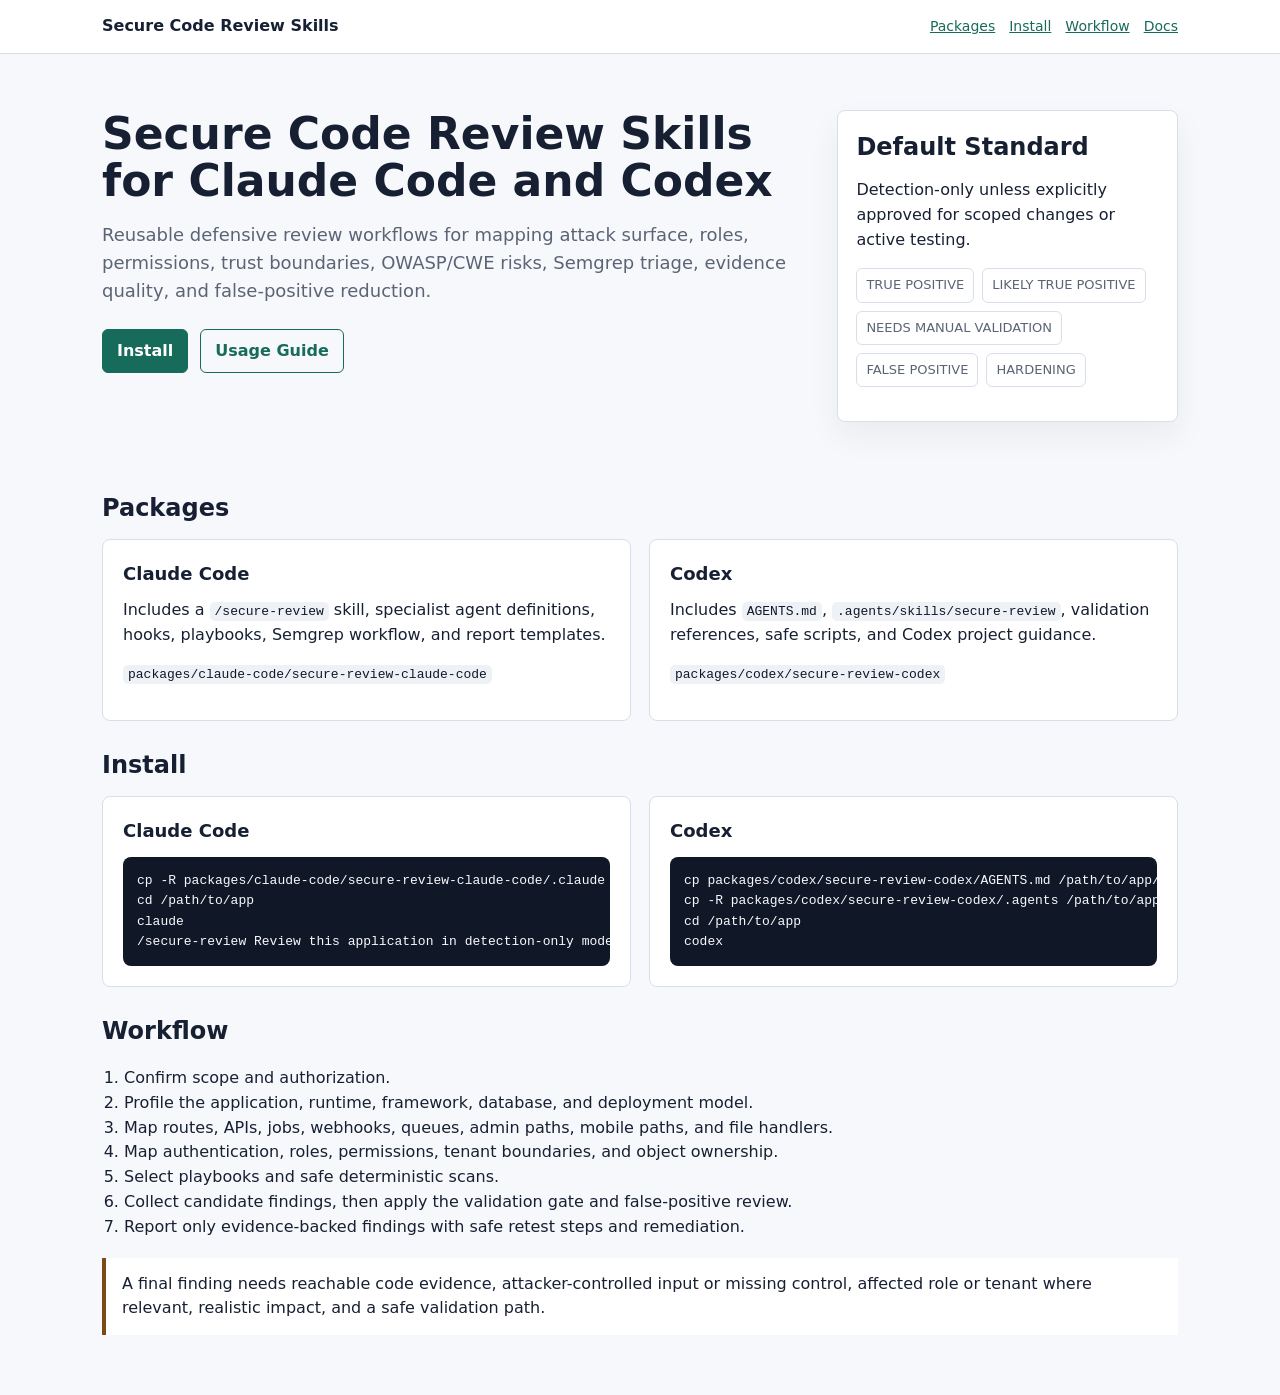
==== docs/index.html @ 28926712 "Publish secure code review skills" ====
<!doctype html>
<html lang="en">
<head>
  <meta charset="utf-8">
  <meta name="viewport" content="width=device-width, initial-scale=1">
  <title>Secure Code Review Skills</title>
  <meta name="description" content="Claude Code and Codex skill packages for authorized defensive secure code review.">
  <link rel="stylesheet" href="assets/styles.css">
</head>
<body>
  <header class="topbar">
    <nav class="nav" aria-label="Main navigation">
      <div class="brand">Secure Code Review Skills</div>
      <div class="links">
        <a href="#packages">Packages</a>
        <a href="#install">Install</a>
        <a href="#workflow">Workflow</a>
        <a href="installation.md">Docs</a>
      </div>
    </nav>
  </header>

  <section class="hero">
    <div>
      <h1>Secure Code Review Skills for Claude Code and Codex</h1>
      <p class="lede">Reusable defensive review workflows for mapping attack surface, roles, permissions, trust boundaries, OWASP/CWE risks, Semgrep triage, evidence quality, and false-positive reduction.</p>
      <div class="actions">
        <a class="button" href="#install">Install</a>
        <a class="button secondary" href="usage.md">Usage Guide</a>
      </div>
    </div>
    <aside class="panel" aria-label="Review standard">
      <h2>Default Standard</h2>
      <p>Detection-only unless explicitly approved for scoped changes or active testing.</p>
      <ul class="status-list">
        <li>TRUE POSITIVE</li>
        <li>LIKELY TRUE POSITIVE</li>
        <li>NEEDS MANUAL VALIDATION</li>
        <li>FALSE POSITIVE</li>
        <li>HARDENING</li>
      </ul>
    </aside>
  </section>

  <main class="main">
    <section id="packages" class="section">
      <h2>Packages</h2>
      <div class="grid">
        <article class="package">
          <h3>Claude Code</h3>
          <p>Includes a <code>/secure-review</code> skill, specialist agent definitions, hooks, playbooks, Semgrep workflow, and report templates.</p>
          <p><code>packages/claude-code/secure-review-claude-code</code></p>
        </article>
        <article class="package">
          <h3>Codex</h3>
          <p>Includes <code>AGENTS.md</code>, <code>.agents/skills/secure-review</code>, validation references, safe scripts, and Codex project guidance.</p>
          <p><code>packages/codex/secure-review-codex</code></p>
        </article>
      </div>
    </section>

    <section id="install" class="section">
      <h2>Install</h2>
      <div class="grid">
        <article class="package">
          <h3>Claude Code</h3>
          <pre><code>cp -R packages/claude-code/secure-review-claude-code/.claude /path/to/app/.claude
cd /path/to/app
claude
/secure-review Review this application in detection-only mode.</code></pre>
        </article>
        <article class="package">
          <h3>Codex</h3>
          <pre><code>cp packages/codex/secure-review-codex/AGENTS.md /path/to/app/AGENTS.md
cp -R packages/codex/secure-review-codex/.agents /path/to/app/.agents
cd /path/to/app
codex</code></pre>
        </article>
      </div>
    </section>

    <section id="workflow" class="section">
      <h2>Workflow</h2>
      <ol>
        <li>Confirm scope and authorization.</li>
        <li>Profile the application, runtime, framework, database, and deployment model.</li>
        <li>Map routes, APIs, jobs, webhooks, queues, admin paths, mobile paths, and file handlers.</li>
        <li>Map authentication, roles, permissions, tenant boundaries, and object ownership.</li>
        <li>Select playbooks and safe deterministic scans.</li>
        <li>Collect candidate findings, then apply the validation gate and false-positive review.</li>
        <li>Report only evidence-backed findings with safe retest steps and remediation.</li>
      </ol>
      <div class="callout">
        A final finding needs reachable code evidence, attacker-controlled input or missing control, affected role or tenant where relevant, realistic impact, and a safe validation path.
      </div>
    </section>
  </main>
</body>
</html>
---- docs/assets/styles.css ----
:root {
  color-scheme: light;
  --bg: #f7f8fb;
  --panel: #ffffff;
  --ink: #172033;
  --muted: #5b6475;
  --line: #d9deea;
  --accent: #176b5b;
  --accent-2: #7a4b19;
  --code: #101828;
}

* {
  box-sizing: border-box;
}

body {
  margin: 0;
  background: var(--bg);
  color: var(--ink);
  font-family: Inter, ui-sans-serif, system-ui, -apple-system, BlinkMacSystemFont, "Segoe UI", sans-serif;
  line-height: 1.55;
}

a {
  color: var(--accent);
}

.topbar {
  border-bottom: 1px solid var(--line);
  background: rgba(255, 255, 255, 0.94);
  position: sticky;
  top: 0;
  z-index: 2;
}

.nav {
  max-width: 1120px;
  margin: 0 auto;
  padding: 14px 22px;
  display: flex;
  align-items: center;
  justify-content: space-between;
  gap: 18px;
}

.brand {
  font-weight: 750;
}

.links {
  display: flex;
  gap: 14px;
  flex-wrap: wrap;
  font-size: 14px;
}

.hero {
  max-width: 1120px;
  margin: 0 auto;
  padding: 56px 22px 24px;
  display: grid;
  grid-template-columns: minmax(0, 1.35fr) minmax(280px, 0.65fr);
  gap: 28px;
  align-items: start;
}

h1 {
  font-size: 44px;
  line-height: 1.08;
  margin: 0 0 16px;
  letter-spacing: 0;
}

h2 {
  font-size: 24px;
  margin: 0 0 12px;
  letter-spacing: 0;
}

h3 {
  font-size: 18px;
  margin: 0 0 10px;
  letter-spacing: 0;
}

p {
  margin: 0 0 14px;
}

.lede {
  color: var(--muted);
  font-size: 18px;
  max-width: 740px;
}

.actions {
  display: flex;
  gap: 12px;
  flex-wrap: wrap;
  margin-top: 24px;
}

.button {
  display: inline-flex;
  align-items: center;
  justify-content: center;
  min-height: 42px;
  padding: 9px 14px;
  border: 1px solid var(--accent);
  background: var(--accent);
  color: #fff;
  text-decoration: none;
  font-weight: 700;
  border-radius: 6px;
}

.button.secondary {
  background: transparent;
  color: var(--accent);
}

.panel {
  background: var(--panel);
  border: 1px solid var(--line);
  border-radius: 8px;
  padding: 18px;
  box-shadow: 0 14px 32px rgba(23, 32, 51, 0.06);
}

.main {
  max-width: 1120px;
  margin: 0 auto;
  padding: 18px 22px 60px;
}

.grid {
  display: grid;
  grid-template-columns: repeat(2, minmax(0, 1fr));
  gap: 18px;
}

.section {
  margin-top: 26px;
}

.package {
  background: var(--panel);
  border: 1px solid var(--line);
  border-radius: 8px;
  padding: 20px;
}

code {
  background: #eef2f7;
  color: var(--code);
  border-radius: 5px;
  padding: 2px 5px;
}

pre {
  margin: 12px 0 0;
  padding: 14px;
  overflow-x: auto;
  background: #101828;
  color: #f8fafc;
  border-radius: 8px;
}

pre code {
  padding: 0;
  background: transparent;
  color: inherit;
}

ul, ol {
  padding-left: 22px;
}

.status-list {
  display: flex;
  flex-wrap: wrap;
  gap: 8px;
  padding: 0;
  list-style: none;
}

.status-list li {
  border: 1px solid var(--line);
  border-radius: 6px;
  padding: 6px 9px;
  background: #fff;
  color: var(--muted);
  font-size: 13px;
}

.callout {
  border-left: 4px solid var(--accent-2);
  background: #fff;
  padding: 14px 16px;
  margin-top: 18px;
}

@media (max-width: 760px) {
  .hero,
  .grid {
    grid-template-columns: 1fr;
  }

  h1 {
    font-size: 34px;
  }

  .nav {
    align-items: flex-start;
    flex-direction: column;
  }
}
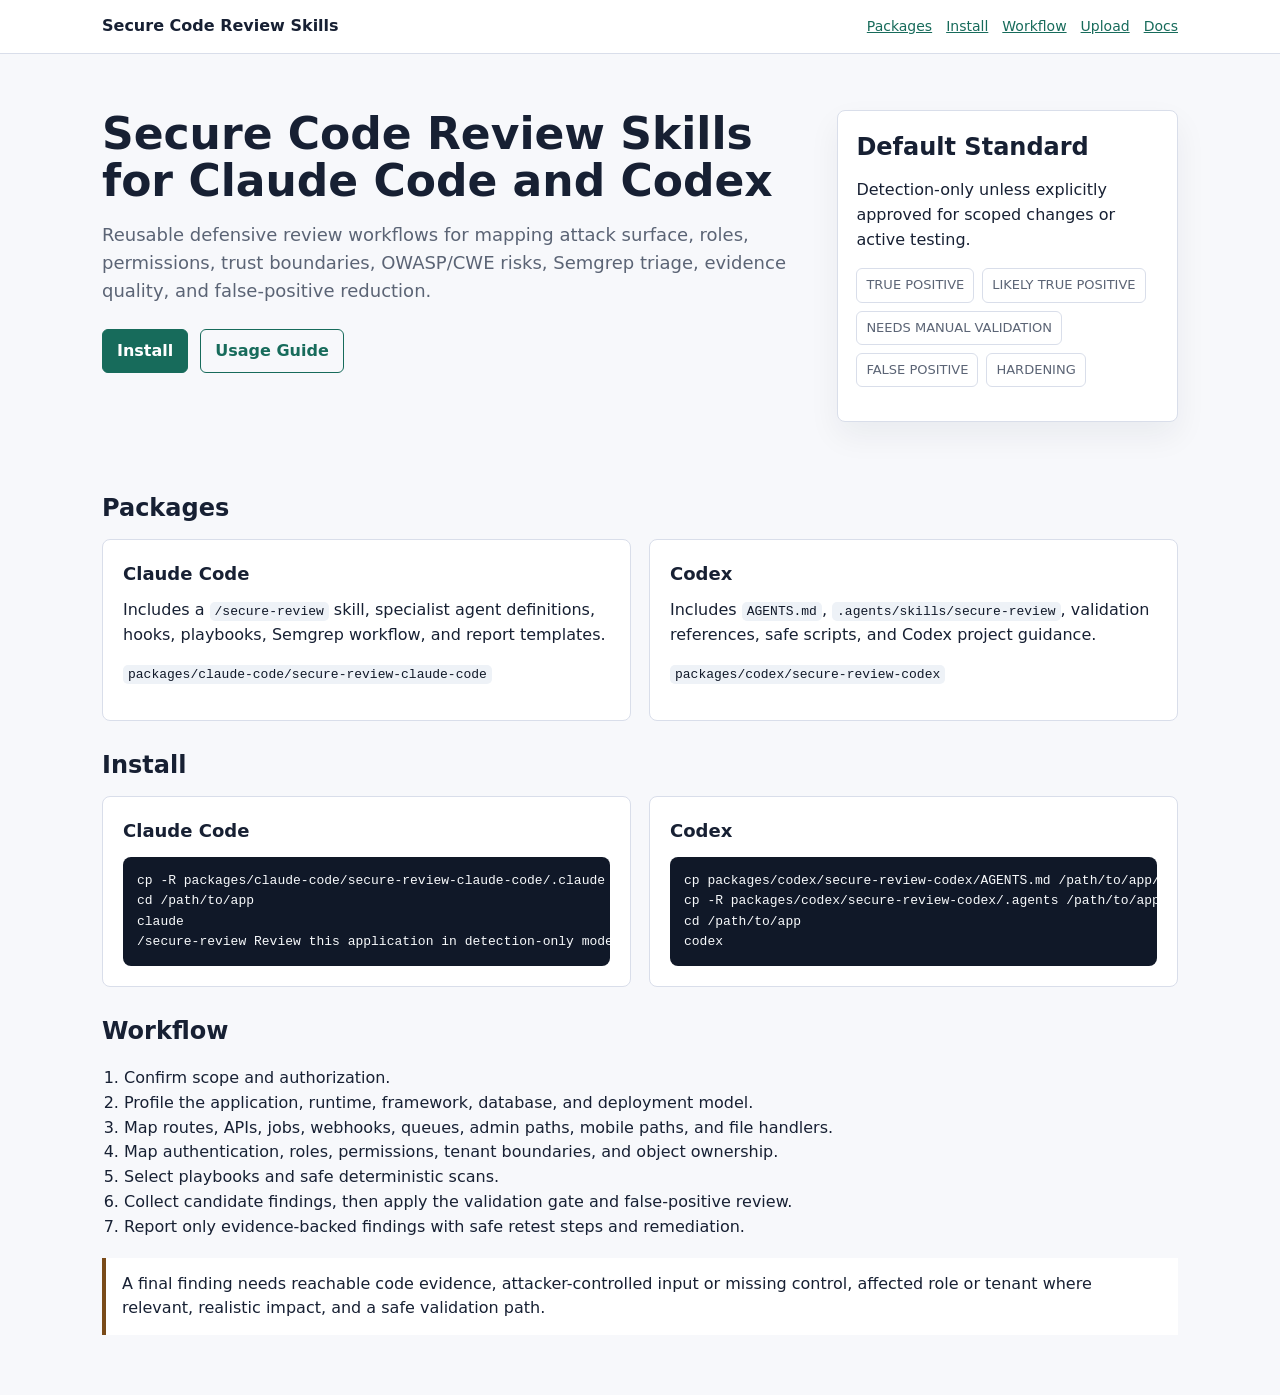
==== commit 561c250b: "Add GitHub upload instructions" ====
--- a/docs/index.html
+++ b/docs/index.html
@@ -15,6 +15,7 @@
         <a href="#packages">Packages</a>
         <a href="#install">Install</a>
         <a href="#workflow">Workflow</a>
+        <a href="github-upload.md">Upload</a>
         <a href="installation.md">Docs</a>
       </div>
     </nav>
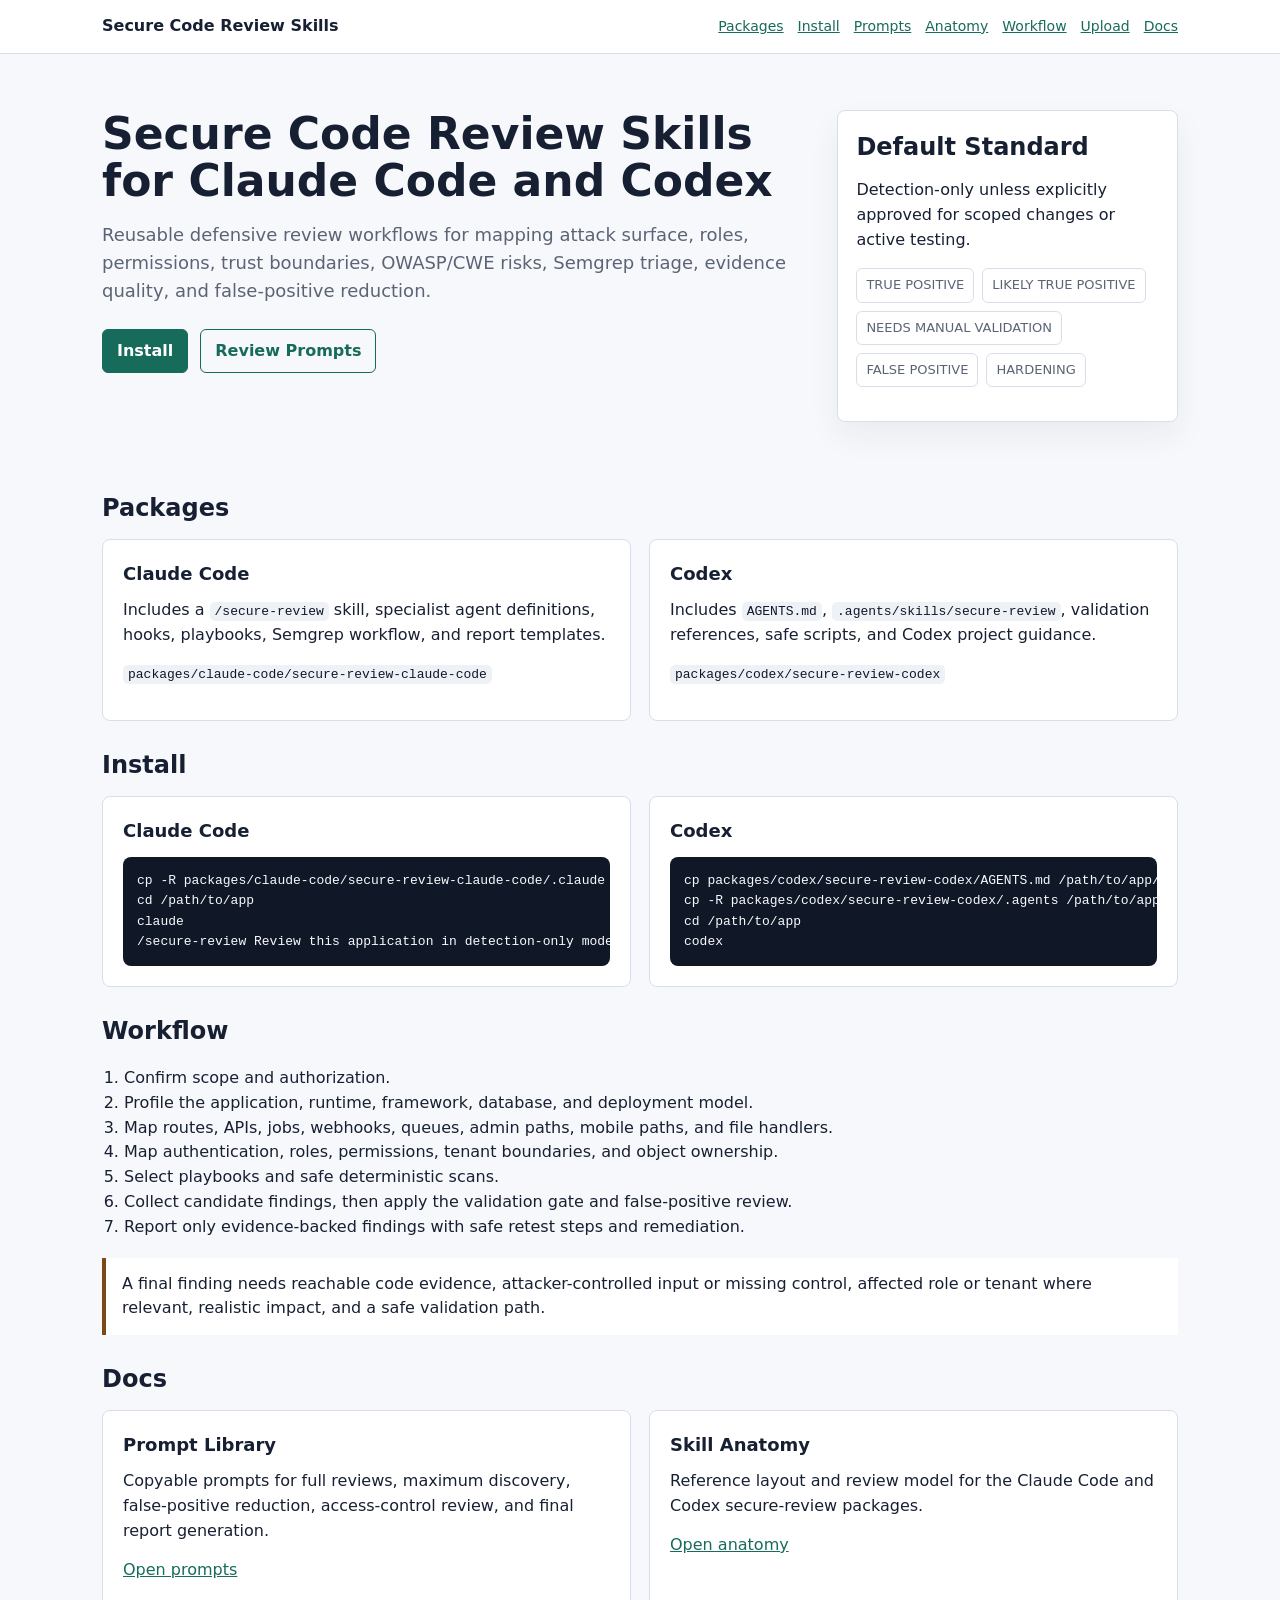
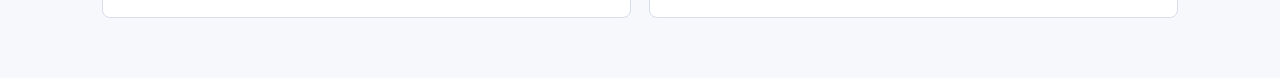
==== commit af5b8093: "Add review prompts and skill anatomy docs" ====
--- a/docs/index.html
+++ b/docs/index.html
@@ -14,6 +14,8 @@
       <div class="links">
         <a href="#packages">Packages</a>
         <a href="#install">Install</a>
+        <a href="prompts.html">Prompts</a>
+        <a href="anatomy.html">Anatomy</a>
         <a href="#workflow">Workflow</a>
         <a href="github-upload.md">Upload</a>
         <a href="installation.md">Docs</a>
@@ -27,7 +29,7 @@
       <p class="lede">Reusable defensive review workflows for mapping attack surface, roles, permissions, trust boundaries, OWASP/CWE risks, Semgrep triage, evidence quality, and false-positive reduction.</p>
       <div class="actions">
         <a class="button" href="#install">Install</a>
-        <a class="button secondary" href="usage.md">Usage Guide</a>
+        <a class="button secondary" href="prompts.html">Review Prompts</a>
       </div>
     </div>
     <aside class="panel" aria-label="Review standard">
@@ -95,6 +97,21 @@
         A final finding needs reachable code evidence, attacker-controlled input or missing control, affected role or tenant where relevant, realistic impact, and a safe validation path.
       </div>
     </section>
+    <section id="docs" class="section">
+      <h2>Docs</h2>
+      <div class="grid">
+        <article class="package">
+          <h3>Prompt Library</h3>
+          <p>Copyable prompts for full reviews, maximum discovery, false-positive reduction, access-control review, and final report generation.</p>
+          <p><a href="prompts.html">Open prompts</a></p>
+        </article>
+        <article class="package">
+          <h3>Skill Anatomy</h3>
+          <p>Reference layout and review model for the Claude Code and Codex secure-review packages.</p>
+          <p><a href="anatomy.html">Open anatomy</a></p>
+        </article>
+      </div>
+    </section>
   </main>
 </body>
 </html>
